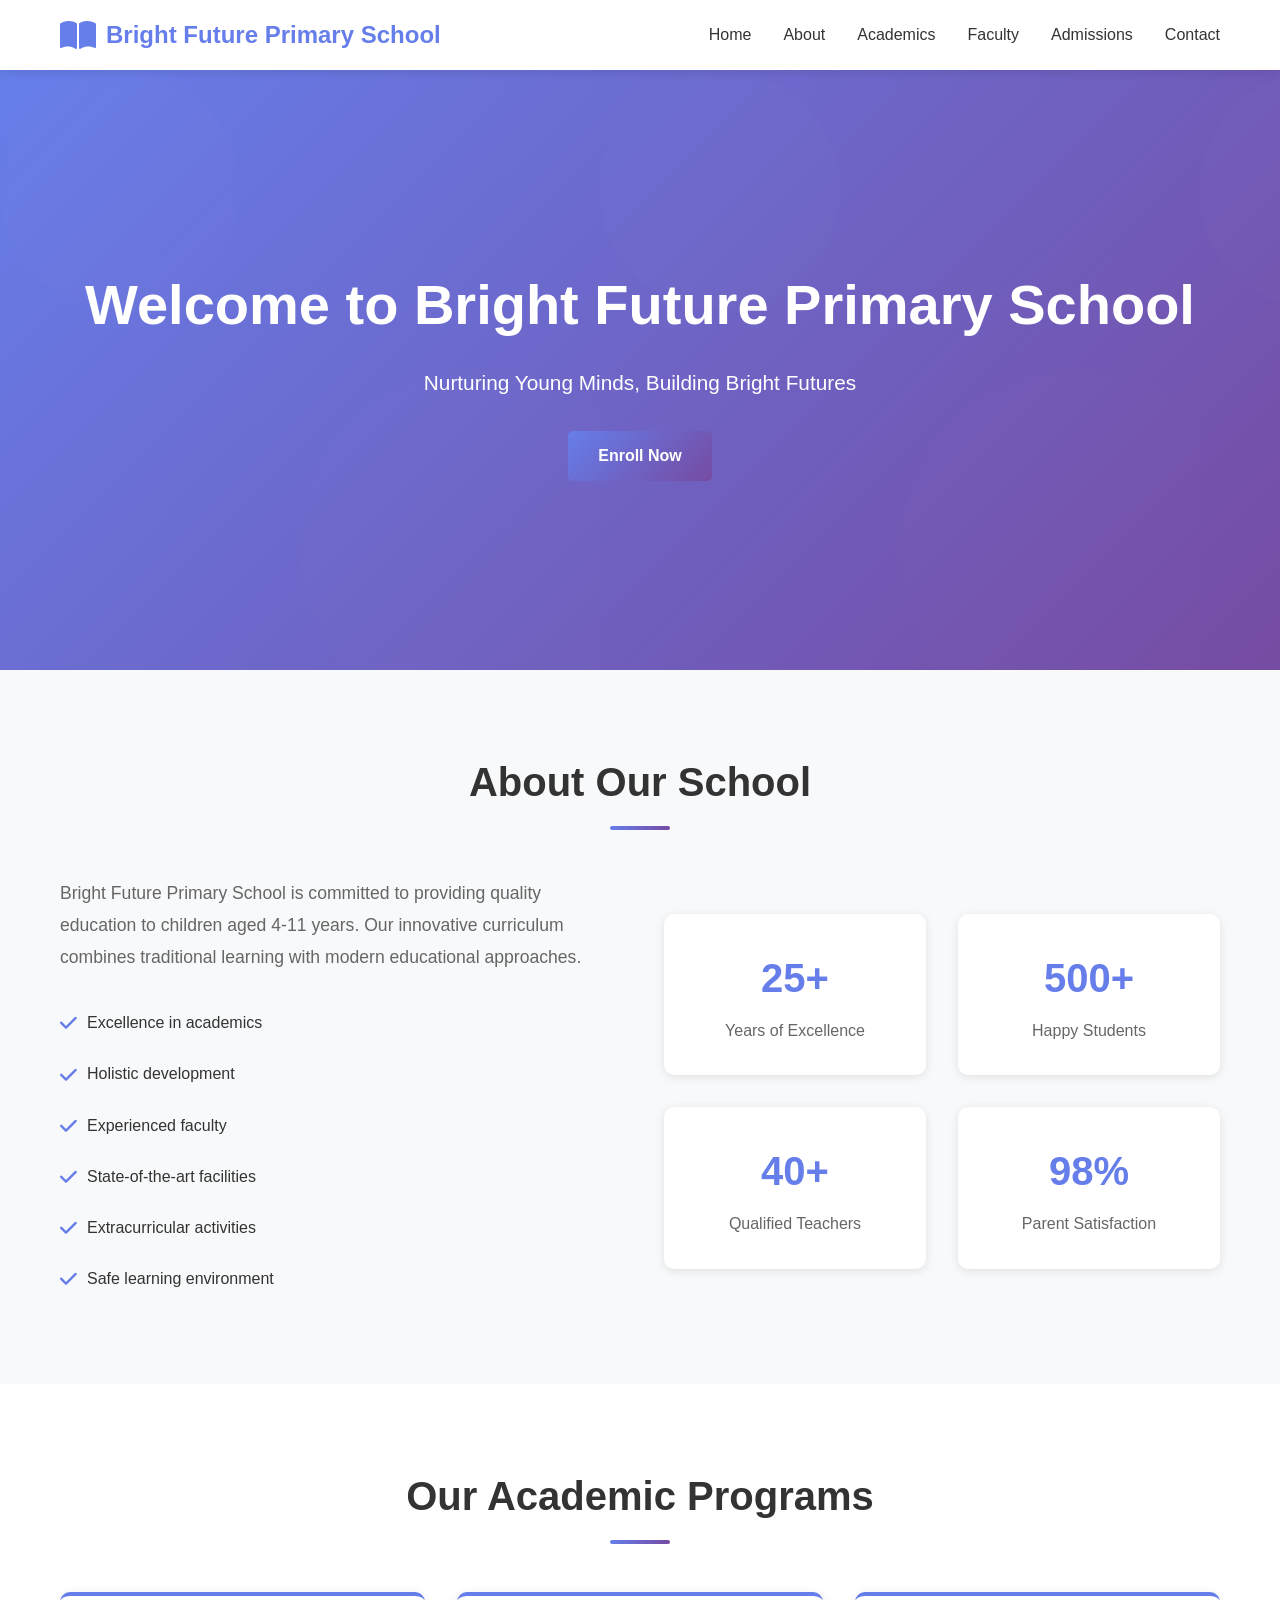
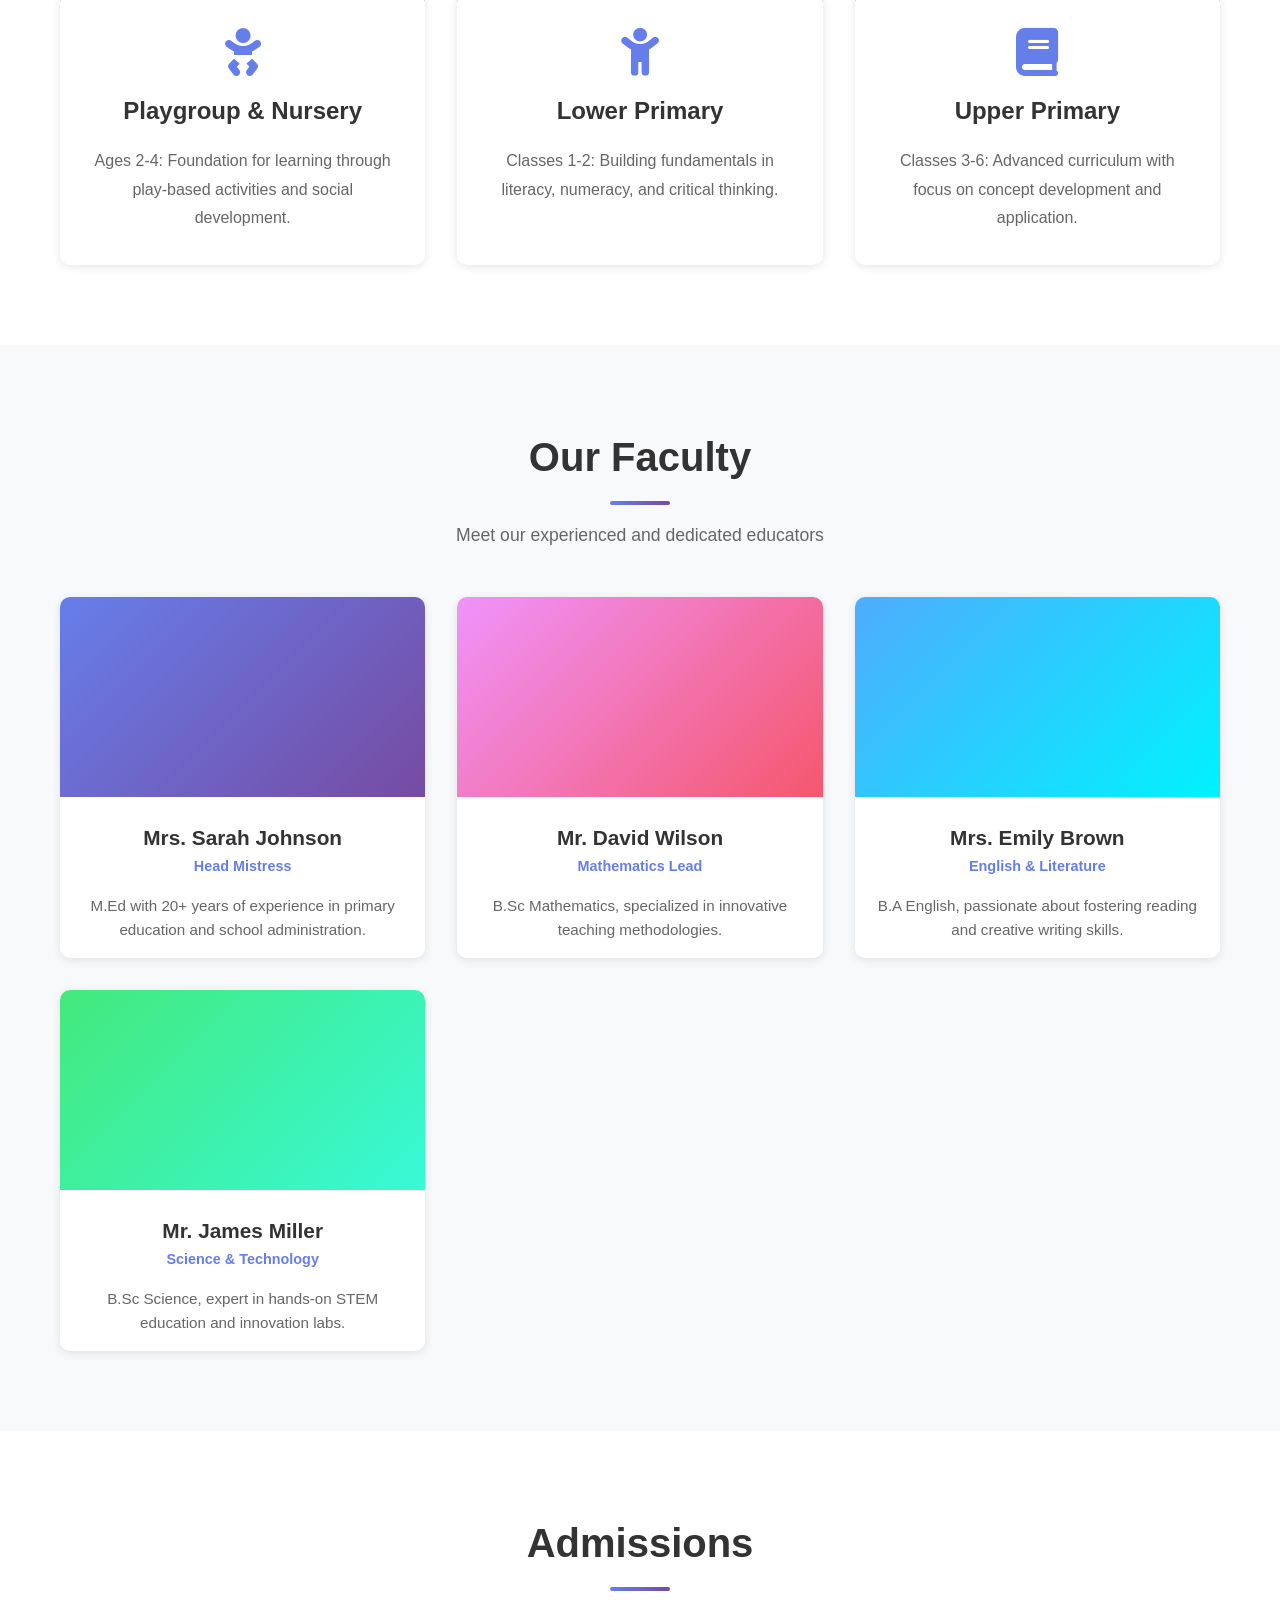
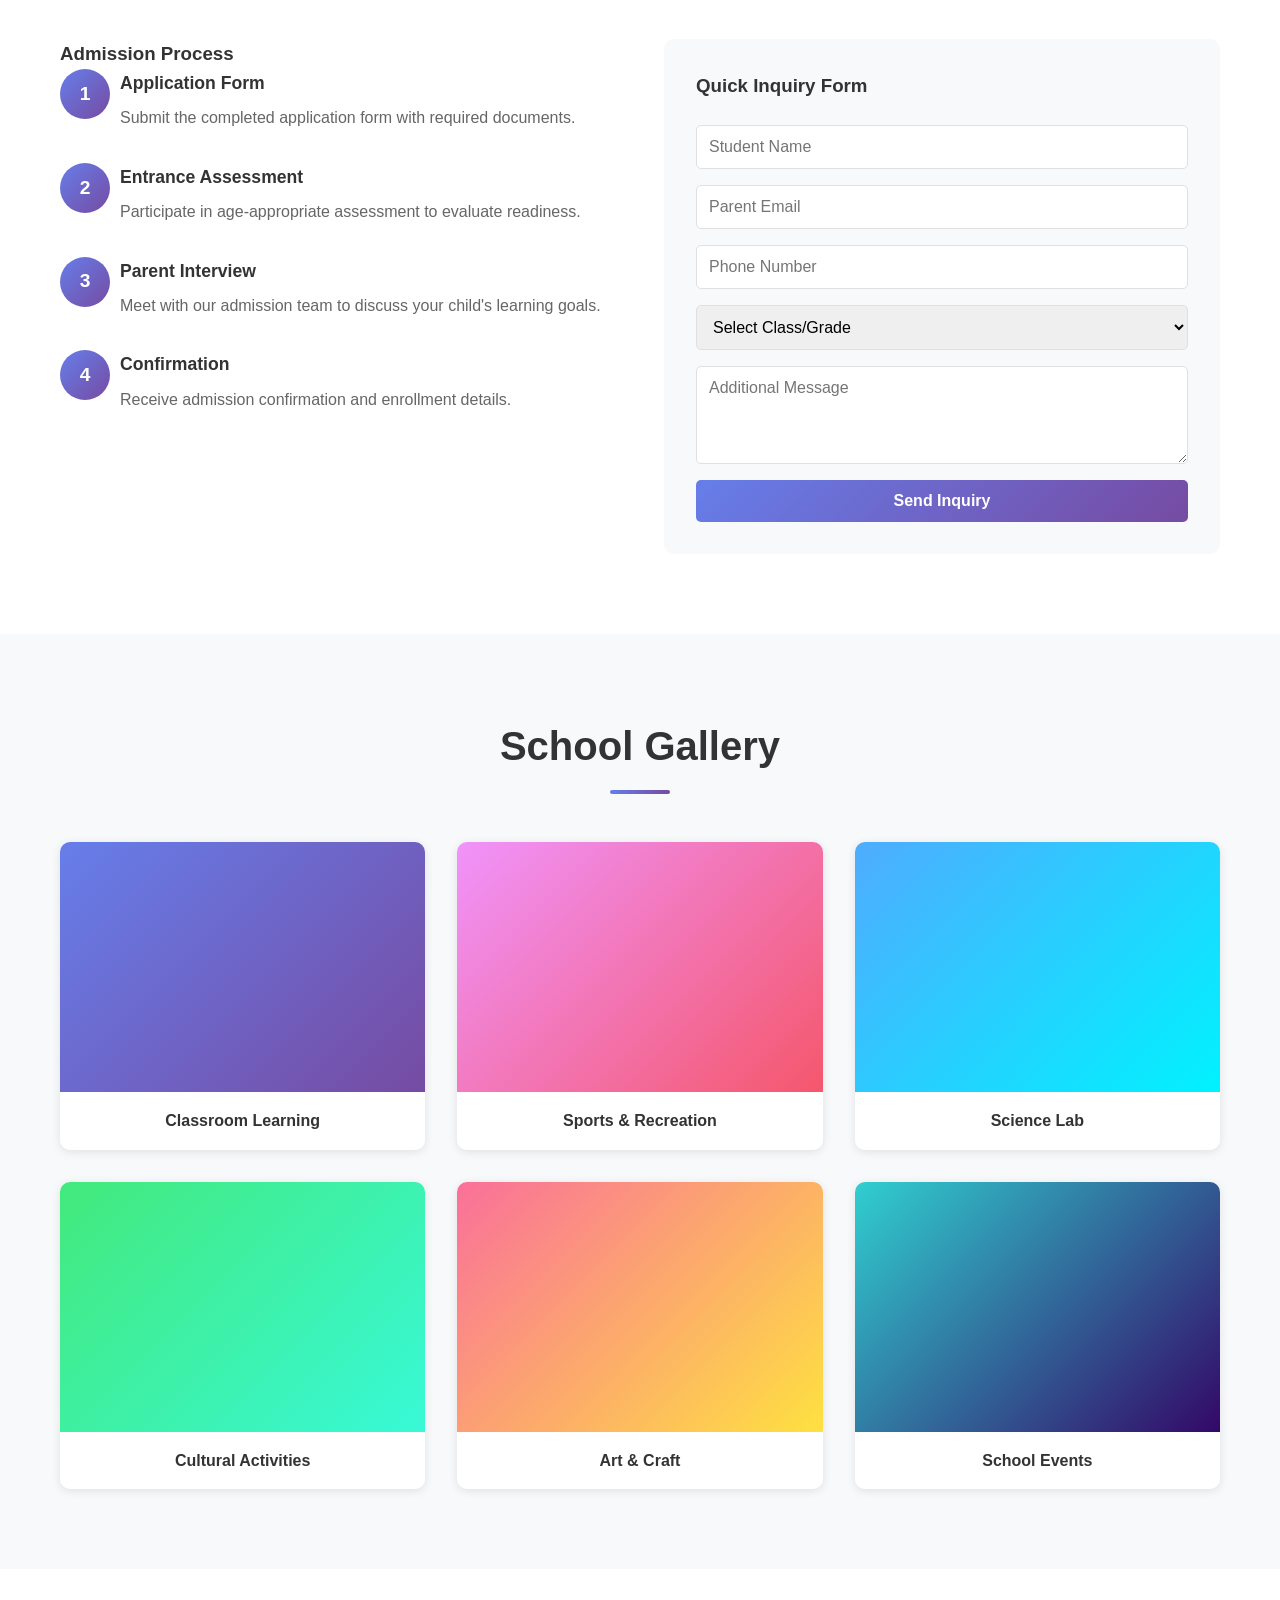
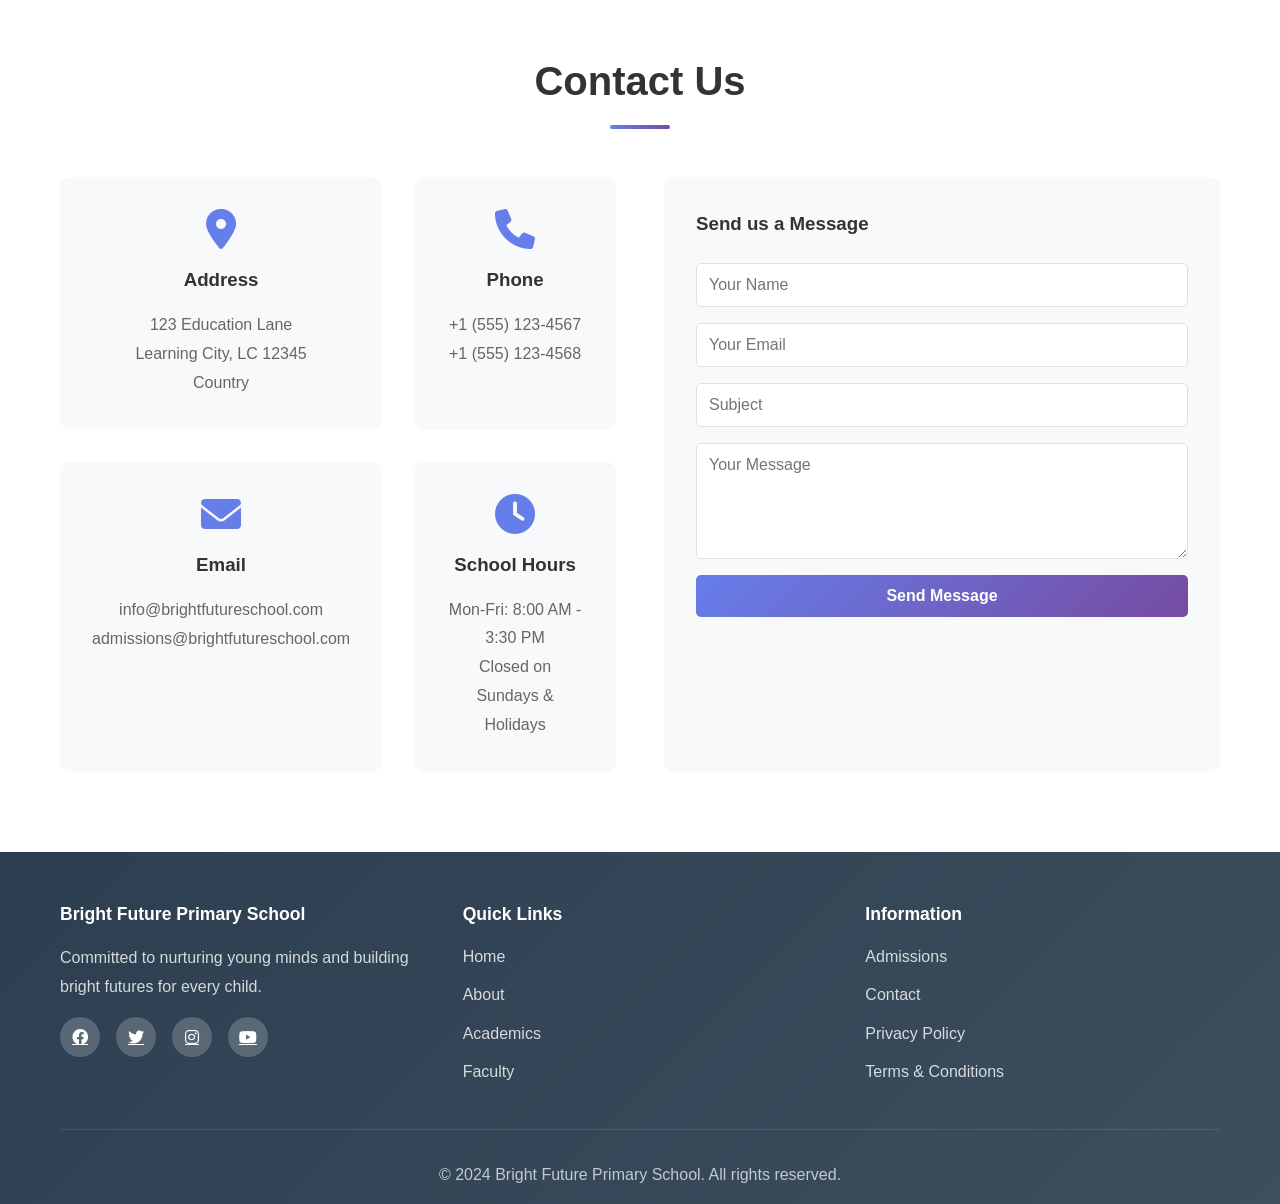
==== index.html @ ffb1c3ac "Initial commit: Add professional primary school website template" ====
<!DOCTYPE html>
<html lang="en">
<head>
    <meta charset="UTF-8">
    <meta name="viewport" content="width=device-width, initial-scale=1.0">
    <title>Bright Future Primary School</title>
    <link rel="stylesheet" href="styles.css">
    <link rel="stylesheet" href="https://cdnjs.cloudflare.com/ajax/libs/font-awesome/6.0.0/css/all.min.css">
</head>
<body>
    <!-- Navigation Bar -->
    <nav class="navbar">
        <div class="container">
            <div class="nav-brand">
                <i class="fas fa-book-open"></i>
                <span>Bright Future Primary School</span>
            </div>
            <ul class="nav-menu">
                <li><a href="#home" class="nav-link active">Home</a></li>
                <li><a href="#about" class="nav-link">About</a></li>
                <li><a href="#academics" class="nav-link">Academics</a></li>
                <li><a href="#faculty" class="nav-link">Faculty</a></li>
                <li><a href="#admissions" class="nav-link">Admissions</a></li>
                <li><a href="#contact" class="nav-link">Contact</a></li>
            </ul>
            <div class="hamburger">
                <span></span>
                <span></span>
                <span></span>
            </div>
        </div>
    </nav>

    <!-- Hero Section -->
    <section id="home" class="hero">
        <div class="hero-content">
            <h1>Welcome to Bright Future Primary School</h1>
            <p>Nurturing Young Minds, Building Bright Futures</p>
            <a href="#admissions" class="btn btn-primary">Enroll Now</a>
        </div>
        <div class="hero-overlay"></div>
    </section>

    <!-- About Section -->
    <section id="about" class="about">
        <div class="container">
            <h2>About Our School</h2>
            <div class="about-content">
                <div class="about-text">
                    <p>Bright Future Primary School is committed to providing quality education to children aged 4-11 years. Our innovative curriculum combines traditional learning with modern educational approaches.</p>
                    <ul class="about-features">
                        <li><i class="fas fa-check"></i> Excellence in academics</li>
                        <li><i class="fas fa-check"></i> Holistic development</li>
                        <li><i class="fas fa-check"></i> Experienced faculty</li>
                        <li><i class="fas fa-check"></i> State-of-the-art facilities</li>
                        <li><i class="fas fa-check"></i> Extracurricular activities</li>
                        <li><i class="fas fa-check"></i> Safe learning environment</li>
                    </ul>
                </div>
                <div class="about-stats">
                    <div class="stat">
                        <h3>25+</h3>
                        <p>Years of Excellence</p>
                    </div>
                    <div class="stat">
                        <h3>500+</h3>
                        <p>Happy Students</p>
                    </div>
                    <div class="stat">
                        <h3>40+</h3>
                        <p>Qualified Teachers</p>
                    </div>
                    <div class="stat">
                        <h3>98%</h3>
                        <p>Parent Satisfaction</p>
                    </div>
                </div>
            </div>
        </div>
    </section>

    <!-- Academics Section -->
    <section id="academics" class="academics">
        <div class="container">
            <h2>Our Academic Programs</h2>
            <div class="programs-grid">
                <div class="program-card">
                    <i class="fas fa-baby"></i>
                    <h3>Playgroup & Nursery</h3>
                    <p>Ages 2-4: Foundation for learning through play-based activities and social development.</p>
                </div>
                <div class="program-card">
                    <i class="fas fa-child"></i>
                    <h3>Lower Primary</h3>
                    <p>Classes 1-2: Building fundamentals in literacy, numeracy, and critical thinking.</p>
                </div>
                <div class="program-card">
                    <i class="fas fa-book"></i>
                    <h3>Upper Primary</h3>
                    <p>Classes 3-6: Advanced curriculum with focus on concept development and application.</p>
                </div>
            </div>
        </div>
    </section>

    <!-- Faculty Section -->
    <section id="faculty" class="faculty">
        <div class="container">
            <h2>Our Faculty</h2>
            <p class="section-subtitle">Meet our experienced and dedicated educators</p>
            <div class="faculty-grid">
                <div class="faculty-card">
                    <div class="faculty-image" style="background: linear-gradient(135deg, #667eea 0%, #764ba2 100%);"></div>
                    <h3>Mrs. Sarah Johnson</h3>
                    <p class="position">Head Mistress</p>
                    <p class="bio">M.Ed with 20+ years of experience in primary education and school administration.</p>
                </div>
                <div class="faculty-card">
                    <div class="faculty-image" style="background: linear-gradient(135deg, #f093fb 0%, #f5576c 100%);"></div>
                    <h3>Mr. David Wilson</h3>
                    <p class="position">Mathematics Lead</p>
                    <p class="bio">B.Sc Mathematics, specialized in innovative teaching methodologies.</p>
                </div>
                <div class="faculty-card">
                    <div class="faculty-image" style="background: linear-gradient(135deg, #4facfe 0%, #00f2fe 100%);"></div>
                    <h3>Mrs. Emily Brown</h3>
                    <p class="position">English & Literature</p>
                    <p class="bio">B.A English, passionate about fostering reading and creative writing skills.</p>
                </div>
                <div class="faculty-card">
                    <div class="faculty-image" style="background: linear-gradient(135deg, #43e97b 0%, #38f9d7 100%);"></div>
                    <h3>Mr. James Miller</h3>
                    <p class="position">Science & Technology</p>
                    <p class="bio">B.Sc Science, expert in hands-on STEM education and innovation labs.</p>
                </div>
            </div>
        </div>
    </section>

    <!-- Admissions Section -->
    <section id="admissions" class="admissions">
        <div class="container">
            <h2>Admissions</h2>
            <div class="admissions-content">
                <div class="admission-info">
                    <h3>Admission Process</h3>
                    <ol class="admission-steps">
                        <li>
                            <strong>Application Form</strong>
                            <p>Submit the completed application form with required documents.</p>
                        </li>
                        <li>
                            <strong>Entrance Assessment</strong>
                            <p>Participate in age-appropriate assessment to evaluate readiness.</p>
                        </li>
                        <li>
                            <strong>Parent Interview</strong>
                            <p>Meet with our admission team to discuss your child's learning goals.</p>
                        </li>
                        <li>
                            <strong>Confirmation</strong>
                            <p>Receive admission confirmation and enrollment details.</p>
                        </li>
                    </ol>
                </div>
                <div class="admission-form">
                    <h3>Quick Inquiry Form</h3>
                    <form id="admissionForm">
                        <input type="text" placeholder="Student Name" required>
                        <input type="email" placeholder="Parent Email" required>
                        <input type="tel" placeholder="Phone Number" required>
                        <select required>
                            <option value="">Select Class/Grade</option>
                            <option value="playgroup">Playgroup</option>
                            <option value="nursery">Nursery</option>
                            <option value="class1">Class 1</option>
                            <option value="class2">Class 2</option>
                            <option value="class3">Class 3</option>
                            <option value="class4">Class 4</option>
                            <option value="class5">Class 5</option>
                            <option value="class6">Class 6</option>
                        </select>
                        <textarea placeholder="Additional Message" rows="4"></textarea>
                        <button type="submit" class="btn btn-primary">Send Inquiry</button>
                    </form>
                </div>
            </div>
        </div>
    </section>

    <!-- Gallery Section -->
    <section class="gallery">
        <div class="container">
            <h2>School Gallery</h2>
            <div class="gallery-grid">
                <div class="gallery-item">
                    <div class="gallery-image" style="background: linear-gradient(135deg, #667eea 0%, #764ba2 100%);"></div>
                    <p>Classroom Learning</p>
                </div>
                <div class="gallery-item">
                    <div class="gallery-image" style="background: linear-gradient(135deg, #f093fb 0%, #f5576c 100%);"></div>
                    <p>Sports & Recreation</p>
                </div>
                <div class="gallery-item">
                    <div class="gallery-image" style="background: linear-gradient(135deg, #4facfe 0%, #00f2fe 100%);"></div>
                    <p>Science Lab</p>
                </div>
                <div class="gallery-item">
                    <div class="gallery-image" style="background: linear-gradient(135deg, #43e97b 0%, #38f9d7 100%);"></div>
                    <p>Cultural Activities</p>
                </div>
                <div class="gallery-item">
                    <div class="gallery-image" style="background: linear-gradient(135deg, #fa709a 0%, #fee140 100%);"></div>
                    <p>Art & Craft</p>
                </div>
                <div class="gallery-item">
                    <div class="gallery-image" style="background: linear-gradient(135deg, #30cfd0 0%, #330867 100%);"></div>
                    <p>School Events</p>
                </div>
            </div>
        </div>
    </section>

    <!-- Contact Section -->
    <section id="contact" class="contact">
        <div class="container">
            <h2>Contact Us</h2>
            <div class="contact-content">
                <div class="contact-info">
                    <div class="info-card">
                        <i class="fas fa-map-marker-alt"></i>
                        <h3>Address</h3>
                        <p>123 Education Lane<br>Learning City, LC 12345<br>Country</p>
                    </div>
                    <div class="info-card">
                        <i class="fas fa-phone"></i>
                        <h3>Phone</h3>
                        <p>+1 (555) 123-4567<br>+1 (555) 123-4568</p>
                    </div>
                    <div class="info-card">
                        <i class="fas fa-envelope"></i>
                        <h3>Email</h3>
                        <p>info@brightfutureschool.com<br>admissions@brightfutureschool.com</p>
                    </div>
                    <div class="info-card">
                        <i class="fas fa-clock"></i>
                        <h3>School Hours</h3>
                        <p>Mon-Fri: 8:00 AM - 3:30 PM<br>Closed on Sundays & Holidays</p>
                    </div>
                </div>
                <div class="contact-form">
                    <h3>Send us a Message</h3>
                    <form id="contactForm">
                        <input type="text" placeholder="Your Name" required>
                        <input type="email" placeholder="Your Email" required>
                        <input type="text" placeholder="Subject" required>
                        <textarea placeholder="Your Message" rows="5" required></textarea>
                        <button type="submit" class="btn btn-primary">Send Message</button>
                    </form>
                </div>
            </div>
        </div>
    </section>

    <!-- Footer -->
    <footer class="footer">
        <div class="container">
            <div class="footer-content">
                <div class="footer-section">
                    <h3>Bright Future Primary School</h3>
                    <p>Committed to nurturing young minds and building bright futures for every child.</p>
                    <div class="social-links">
                        <a href="#"><i class="fab fa-facebook"></i></a>
                        <a href="#"><i class="fab fa-twitter"></i></a>
                        <a href="#"><i class="fab fa-instagram"></i></a>
                        <a href="#"><i class="fab fa-youtube"></i></a>
                    </div>
                </div>
                <div class="footer-section">
                    <h4>Quick Links</h4>
                    <ul>
                        <li><a href="#home">Home</a></li>
                        <li><a href="#about">About</a></li>
                        <li><a href="#academics">Academics</a></li>
                        <li><a href="#faculty">Faculty</a></li>
                    </ul>
                </div>
                <div class="footer-section">
                    <h4>Information</h4>
                    <ul>
                        <li><a href="#admissions">Admissions</a></li>
                        <li><a href="#contact">Contact</a></li>
                        <li><a href="#">Privacy Policy</a></li>
                        <li><a href="#">Terms & Conditions</a></li>
                    </ul>
                </div>
            </div>
            <div class="footer-bottom">
                <p>&copy; 2024 Bright Future Primary School. All rights reserved.</p>
            </div>
        </div>
    </footer>

    <script src="script.js"></script>
</body>
</html>
---- styles.css ----
* {
    margin: 0;
    padding: 0;
    box-sizing: border-box;
}

:root {
    --primary-color: #667eea;
    --secondary-color: #764ba2;
    --accent-color: #f5576c;
    --text-dark: #333333;
    --text-light: #666666;
    --bg-light: #f8f9fa;
    --bg-white: #ffffff;
    --border-color: #e0e0e0;
    --shadow: 0 2px 10px rgba(0, 0, 0, 0.1);
}

body {
    font-family: 'Segoe UI', Tahoma, Geneva, Verdana, sans-serif;
    line-height: 1.6;
    color: var(--text-dark);
    background-color: var(--bg-white);
}

html {
    scroll-behavior: smooth;
}

.container {
    max-width: 1200px;
    margin: 0 auto;
    padding: 0 20px;
}

/* Navigation */
.navbar {
    background: var(--bg-white);
    box-shadow: var(--shadow);
    position: sticky;
    top: 0;
    z-index: 100;
}

.navbar .container {
    display: flex;
    justify-content: space-between;
    align-items: center;
    padding: 1rem 20px;
}

.nav-brand {
    display: flex;
    align-items: center;
    gap: 10px;
    font-size: 1.5rem;
    font-weight: bold;
    color: var(--primary-color);
}

.nav-brand i {
    font-size: 2rem;
}

.nav-menu {
    display: flex;
    list-style: none;
    gap: 2rem;
}

.nav-link {
    text-decoration: none;
    color: var(--text-dark);
    font-weight: 500;
    transition: color 0.3s ease;
    position: relative;
}

.nav-link:hover,
.nav-link.active {
    color: var(--primary-color);
}

.nav-link.active::after {
    content: '';
    position: absolute;
    bottom: -5px;
    left: 0;
    width: 100%;
    height: 2px;
    background: var(--primary-color);
}

.hamburger {
    display: none;
    flex-direction: column;
    cursor: pointer;
}

.hamburger span {
    width: 25px;
    height: 3px;
    background: var(--text-dark);
    margin: 5px 0;
    transition: 0.3s;
}

/* Buttons */
.btn {
    padding: 12px 30px;
    border: none;
    border-radius: 5px;
    font-size: 1rem;
    cursor: pointer;
    text-decoration: none;
    display: inline-block;
    transition: all 0.3s ease;
    font-weight: 600;
}

.btn-primary {
    background: linear-gradient(135deg, var(--primary-color), var(--secondary-color));
    color: white;
}

.btn-primary:hover {
    transform: translateY(-2px);
    box-shadow: 0 5px 20px rgba(102, 126, 234, 0.4);
}

/* Hero Section */
.hero {
    min-height: 600px;
    background: linear-gradient(135deg, var(--primary-color), var(--secondary-color));
    color: white;
    display: flex;
    align-items: center;
    justify-content: center;
    text-align: center;
    position: relative;
    overflow: hidden;
}

.hero-overlay {
    position: absolute;
    top: 0;
    left: 0;
    right: 0;
    bottom: 0;
    background: url('data:image/svg+xml,<svg xmlns="http://www.w3.org/2000/svg" viewBox="0 0 100 100"><circle cx="20" cy="20" r="20" fill="rgba(255,255,255,0.1)"/><circle cx="80" cy="80" r="30" fill="rgba(255,255,255,0.05)"/></svg>');
    opacity: 0.1;
}

.hero-content {
    position: relative;
    z-index: 1;
    animation: slideInUp 0.8s ease;
}

.hero h1 {
    font-size: 3.5rem;
    margin-bottom: 1rem;
    font-weight: 700;
}

.hero p {
    font-size: 1.3rem;
    margin-bottom: 2rem;
    font-weight: 300;
}

/* Sections */
section {
    padding: 80px 0;
}

section h2 {
    font-size: 2.5rem;
    text-align: center;
    margin-bottom: 3rem;
    color: var(--text-dark);
    position: relative;
    padding-bottom: 1rem;
}

section h2::after {
    content: '';
    position: absolute;
    bottom: 0;
    left: 50%;
    transform: translateX(-50%);
    width: 60px;
    height: 4px;
    background: linear-gradient(90deg, var(--primary-color), var(--secondary-color));
    border-radius: 2px;
}

.section-subtitle {
    text-align: center;
    color: var(--text-light);
    font-size: 1.1rem;
    margin-top: -2rem;
    margin-bottom: 3rem;
}

/* About Section */
.about {
    background-color: var(--bg-light);
}

.about-content {
    display: grid;
    grid-template-columns: 1fr 1fr;
    gap: 3rem;
    align-items: center;
}

.about-text p {
    color: var(--text-light);
    margin-bottom: 1.5rem;
    font-size: 1.1rem;
    line-height: 1.8;
}

.about-features {
    list-style: none;
}

.about-features li {
    padding: 0.8rem 0;
    color: var(--text-dark);
    font-weight: 500;
    display: flex;
    align-items: center;
    gap: 10px;
}

.about-features i {
    color: var(--primary-color);
    font-size: 1.2rem;
}

.about-stats {
    display: grid;
    grid-template-columns: 1fr 1fr;
    gap: 2rem;
}

.stat {
    background: var(--bg-white);
    padding: 2rem;
    text-align: center;
    border-radius: 10px;
    box-shadow: var(--shadow);
    transition: transform 0.3s ease;
}

.stat:hover {
    transform: translateY(-5px);
}

.stat h3 {
    font-size: 2.5rem;
    color: var(--primary-color);
    margin-bottom: 0.5rem;
}

.stat p {
    color: var(--text-light);
}

/* Academics Section */
.programs-grid {
    display: grid;
    grid-template-columns: repeat(auto-fit, minmax(300px, 1fr));
    gap: 2rem;
}

.program-card {
    background: var(--bg-white);
    padding: 2rem;
    border-radius: 10px;
    box-shadow: var(--shadow);
    text-align: center;
    transition: all 0.3s ease;
    border-top: 4px solid var(--primary-color);
}

.program-card:hover {
    transform: translateY(-10px);
    box-shadow: 0 10px 30px rgba(102, 126, 234, 0.2);
}

.program-card i {
    font-size: 3rem;
    color: var(--primary-color);
    margin-bottom: 1rem;
}

.program-card h3 {
    font-size: 1.5rem;
    margin-bottom: 1rem;
    color: var(--text-dark);
}

.program-card p {
    color: var(--text-light);
    line-height: 1.8;
}

/* Faculty Section */
.faculty {
    background-color: var(--bg-light);
}

.faculty-grid {
    display: grid;
    grid-template-columns: repeat(auto-fit, minmax(280px, 1fr));
    gap: 2rem;
}

.faculty-card {
    background: var(--bg-white);
    border-radius: 10px;
    overflow: hidden;
    box-shadow: var(--shadow);
    transition: all 0.3s ease;
    text-align: center;
}

.faculty-card:hover {
    transform: translateY(-10px);
    box-shadow: 0 15px 40px rgba(0, 0, 0, 0.15);
}

.faculty-image {
    width: 100%;
    height: 200px;
    background-size: cover;
    background-position: center;
}

.faculty-card h3 {
    padding: 1.5rem 1rem 0;
    font-size: 1.3rem;
    color: var(--text-dark);
}

.faculty-card .position {
    color: var(--primary-color);
    font-weight: 600;
    font-size: 0.9rem;
}

.faculty-card .bio {
    padding: 1rem;
    color: var(--text-light);
    font-size: 0.95rem;
    line-height: 1.6;
}

/* Admissions Section */
.admissions {
    background-color: var(--bg-white);
}

.admissions-content {
    display: grid;
    grid-template-columns: 1fr 1fr;
    gap: 3rem;
}

.admission-steps {
    list-style: none;
    counter-reset: steps;
}

.admission-steps li {
    counter-increment: steps;
    margin-bottom: 2rem;
    padding-left: 60px;
    position: relative;
    color: var(--text-dark);
}

.admission-steps li::before {
    content: counter(steps);
    position: absolute;
    left: 0;
    top: 0;
    width: 50px;
    height: 50px;
    background: linear-gradient(135deg, var(--primary-color), var(--secondary-color));
    color: white;
    border-radius: 50%;
    display: flex;
    align-items: center;
    justify-content: center;
    font-weight: bold;
    font-size: 1.2rem;
}

.admission-steps strong {
    display: block;
    font-size: 1.1rem;
    margin-bottom: 0.5rem;
}

.admission-steps p {
    color: var(--text-light);
}

.admission-form {
    background: var(--bg-light);
    padding: 2rem;
    border-radius: 10px;
}

.admission-form h3 {
    margin-bottom: 1.5rem;
    color: var(--text-dark);
}

.admission-form form {
    display: flex;
    flex-direction: column;
    gap: 1rem;
}

.admission-form input,
.admission-form select,
.admission-form textarea {
    padding: 12px;
    border: 1px solid var(--border-color);
    border-radius: 5px;
    font-family: inherit;
    font-size: 1rem;
    transition: border-color 0.3s ease;
}

.admission-form input:focus,
.admission-form select:focus,
.admission-form textarea:focus {
    outline: none;
    border-color: var(--primary-color);
    box-shadow: 0 0 5px rgba(102, 126, 234, 0.2);
}

/* Gallery Section */
.gallery {
    background-color: var(--bg-light);
}

.gallery-grid {
    display: grid;
    grid-template-columns: repeat(auto-fit, minmax(300px, 1fr));
    gap: 2rem;
}

.gallery-item {
    border-radius: 10px;
    overflow: hidden;
    box-shadow: var(--shadow);
    cursor: pointer;
    transition: all 0.3s ease;
}

.gallery-item:hover {
    transform: scale(1.05);
    box-shadow: 0 10px 30px rgba(0, 0, 0, 0.2);
}

.gallery-image {
    width: 100%;
    height: 250px;
    background-size: cover;
    background-position: center;
}

.gallery-item p {
    padding: 1rem;
    background: var(--bg-white);
    text-align: center;
    font-weight: 600;
    color: var(--text-dark);
}

/* Contact Section */
.contact {
    background-color: var(--bg-white);
}

.contact-content {
    display: grid;
    grid-template-columns: 1fr 1fr;
    gap: 3rem;
}

.contact-info {
    display: grid;
    grid-template-columns: 1fr 1fr;
    gap: 2rem;
}

.info-card {
    padding: 2rem;
    background: var(--bg-light);
    border-radius: 10px;
    text-align: center;
    transition: all 0.3s ease;
}

.info-card:hover {
    background: linear-gradient(135deg, var(--primary-color), var(--secondary-color));
    color: white;
    transform: translateY(-5px);
}

.info-card i {
    font-size: 2.5rem;
    color: var(--primary-color);
    margin-bottom: 1rem;
}

.info-card:hover i {
    color: white;
}

.info-card h3 {
    margin-bottom: 1rem;
    color: var(--text-dark);
}

.info-card:hover h3 {
    color: white;
}

.info-card p {
    color: var(--text-light);
    line-height: 1.8;
}

.info-card:hover p {
    color: white;
}

.contact-form {
    background: var(--bg-light);
    padding: 2rem;
    border-radius: 10px;
}

.contact-form h3 {
    margin-bottom: 1.5rem;
    color: var(--text-dark);
}

.contact-form form {
    display: flex;
    flex-direction: column;
    gap: 1rem;
}

.contact-form input,
.contact-form textarea {
    padding: 12px;
    border: 1px solid var(--border-color);
    border-radius: 5px;
    font-family: inherit;
    font-size: 1rem;
    transition: border-color 0.3s ease;
}

.contact-form input:focus,
.contact-form textarea:focus {
    outline: none;
    border-color: var(--primary-color);
    box-shadow: 0 0 5px rgba(102, 126, 234, 0.2);
}

/* Footer */
.footer {
    background: linear-gradient(135deg, #2c3e50, #3d4e5e);
    color: white;
    padding: 3rem 0 1rem;
}

.footer-content {
    display: grid;
    grid-template-columns: repeat(auto-fit, minmax(250px, 1fr));
    gap: 3rem;
    margin-bottom: 2rem;
}

.footer-section h3,
.footer-section h4 {
    margin-bottom: 1rem;
    font-size: 1.1rem;
}

.footer-section p {
    color: rgba(255, 255, 255, 0.8);
    line-height: 1.8;
}

.footer-section ul {
    list-style: none;
}

.footer-section ul li {
    margin-bottom: 0.8rem;
}

.footer-section ul li a {
    color: rgba(255, 255, 255, 0.8);
    text-decoration: none;
    transition: color 0.3s ease;
}

.footer-section ul li a:hover {
    color: white;
}

.social-links {
    display: flex;
    gap: 1rem;
    margin-top: 1rem;
}

.social-links a {
    width: 40px;
    height: 40px;
    background: rgba(255, 255, 255, 0.2);
    border-radius: 50%;
    display: flex;
    align-items: center;
    justify-content: center;
    color: white;
    transition: all 0.3s ease;
}

.social-links a:hover {
    background: var(--primary-color);
    transform: translateY(-3px);
}

.footer-bottom {
    text-align: center;
    padding-top: 2rem;
    border-top: 1px solid rgba(255, 255, 255, 0.1);
    color: rgba(255, 255, 255, 0.7);
}

/* Animations */
@keyframes slideInUp {
    from {
        opacity: 0;
        transform: translateY(30px);
    }
    to {
        opacity: 1;
        transform: translateY(0);
    }
}

/* Responsive Design */
@media (max-width: 768px) {
    .hamburger {
        display: flex;
    }

    .nav-menu {
        position: absolute;
        left: -100%;
        top: 70px;
        flex-direction: column;
        background: var(--bg-white);
        width: 100%;
        text-align: center;
        transition: 0.3s;
        box-shadow: var(--shadow);
        padding: 2rem 0;
        gap: 0;
    }

    .nav-menu.active {
        left: 0;
    }

    .nav-menu li {
        padding: 1rem 0;
    }

    .hero h1 {
        font-size: 2rem;
    }

    .hero p {
        font-size: 1rem;
    }

    section h2 {
        font-size: 1.8rem;
    }

    .about-content,
    .admissions-content,
    .contact-content {
        grid-template-columns: 1fr;
    }

    .about-stats {
        grid-template-columns: 1fr 1fr;
    }

    .contact-info {
        grid-template-columns: 1fr;
    }

    .hero {
        min-height: 400px;
    }

    section {
        padding: 50px 0;
    }

    .faculty-grid,
    .programs-grid,
    .gallery-grid {
        grid-template-columns: 1fr;
    }
}

@media (max-width: 480px) {
    .hero h1 {
        font-size: 1.5rem;
    }

    section h2 {
        font-size: 1.5rem;
    }

    .nav-brand {
        font-size: 1rem;
    }

    .nav-brand i {
        font-size: 1.5rem;
    }

    .btn {
        padding: 10px 20px;
        font-size: 0.9rem;
    }

    .hero {
        min-height: 300px;
    }

    .about-stats {
        grid-template-columns: 1fr;
    }

    section {
        padding: 30px 0;
    }
}
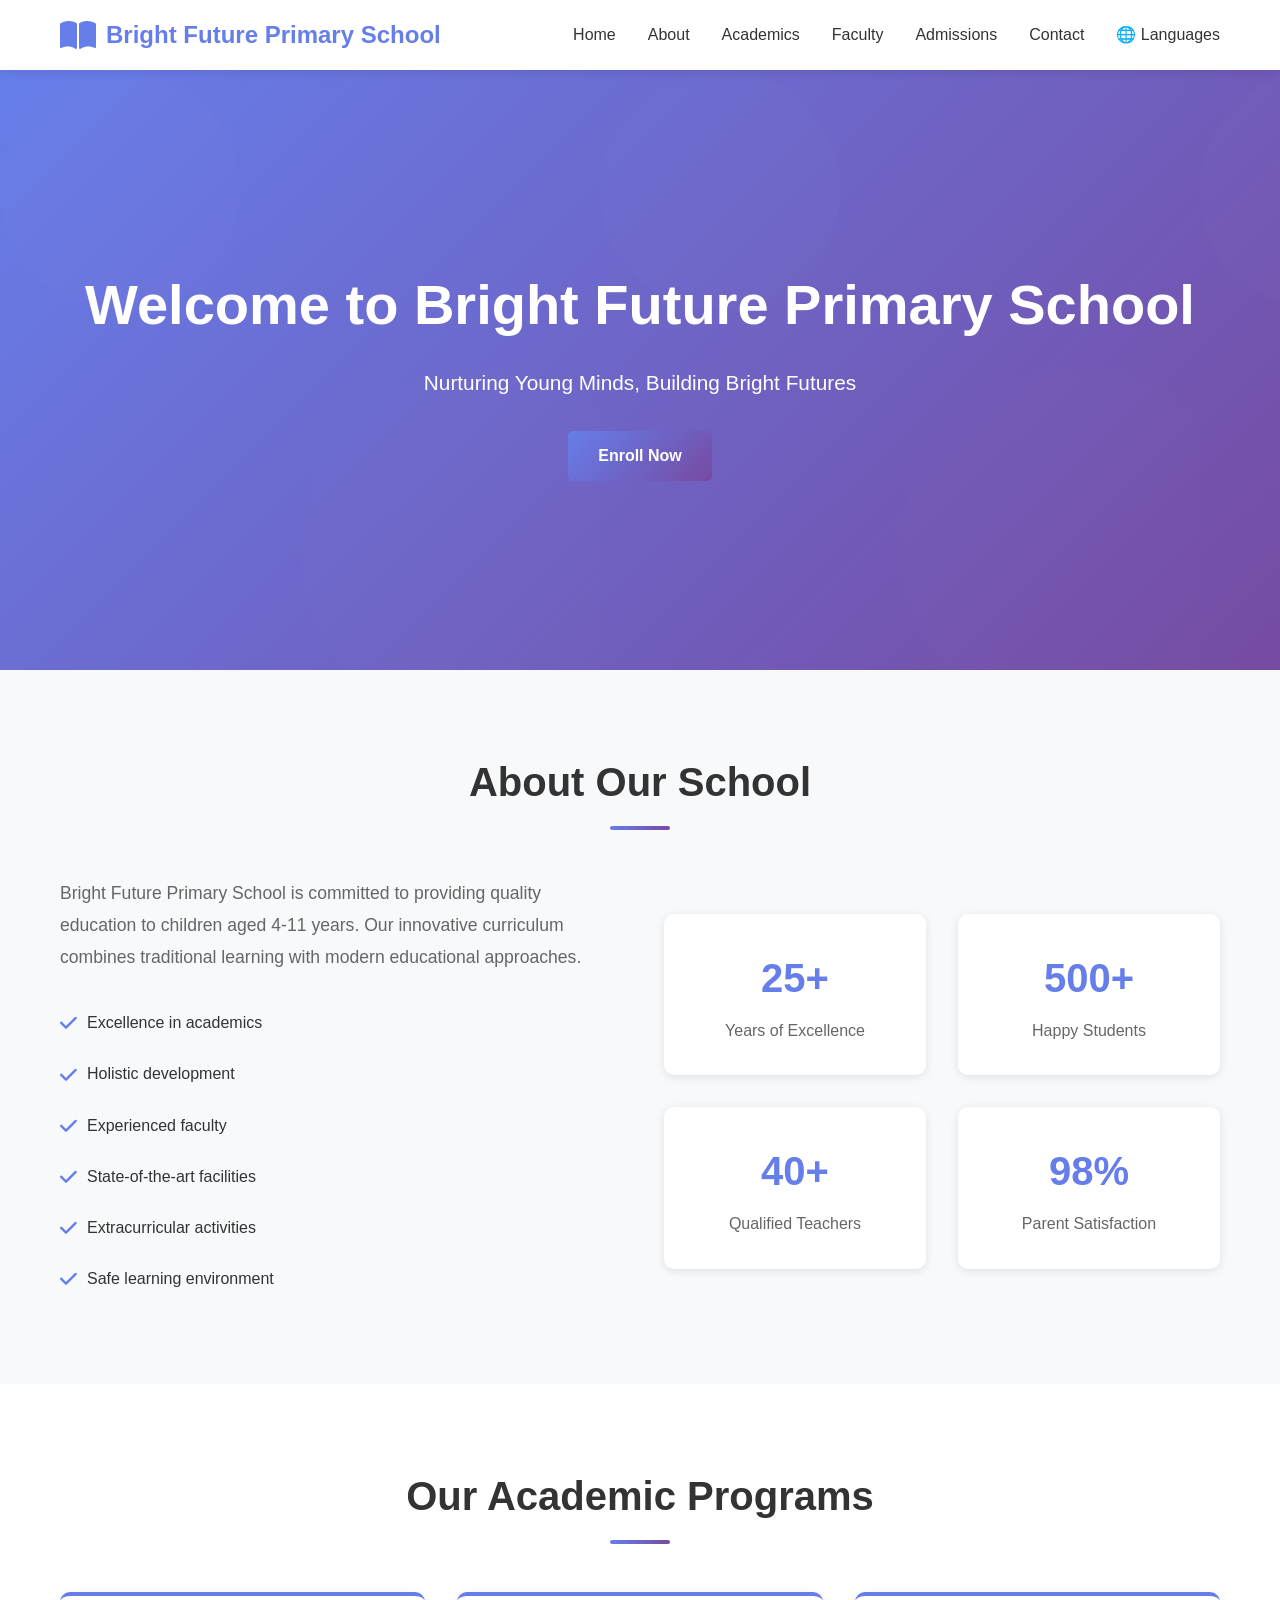
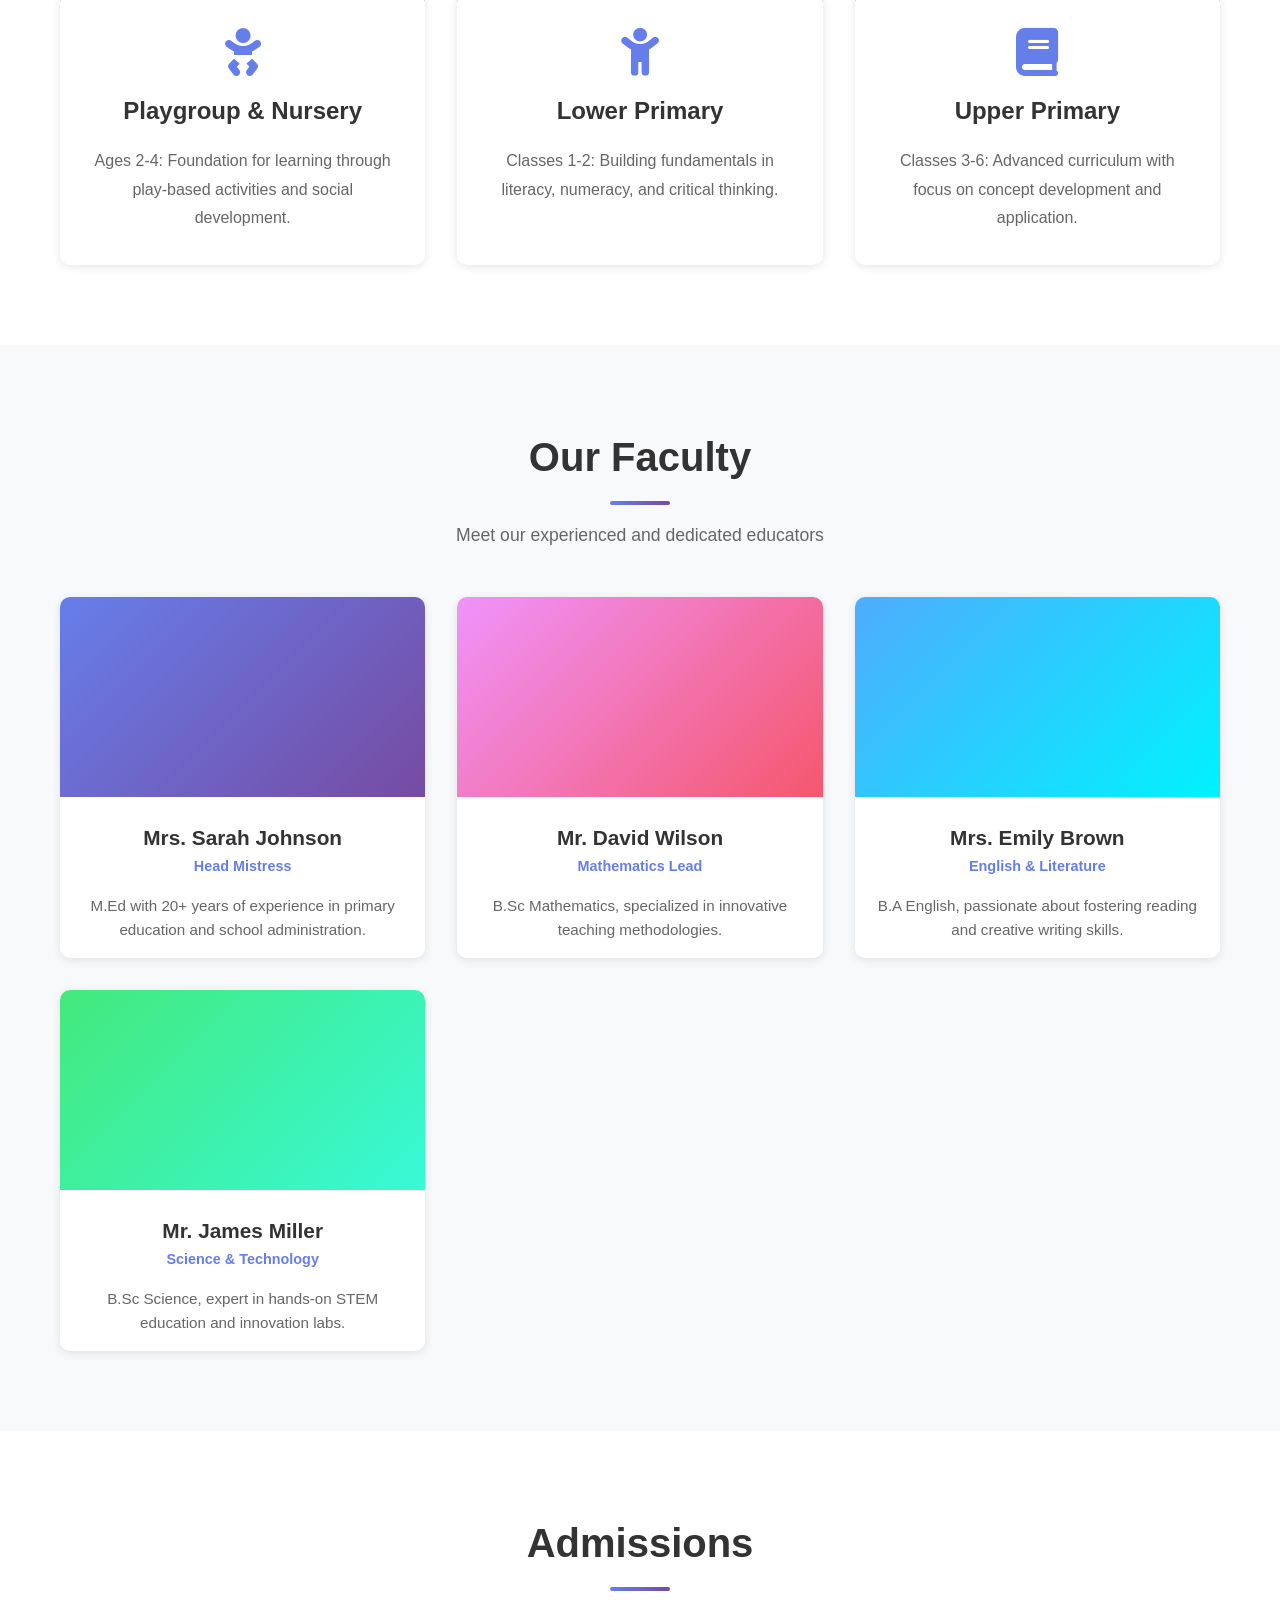
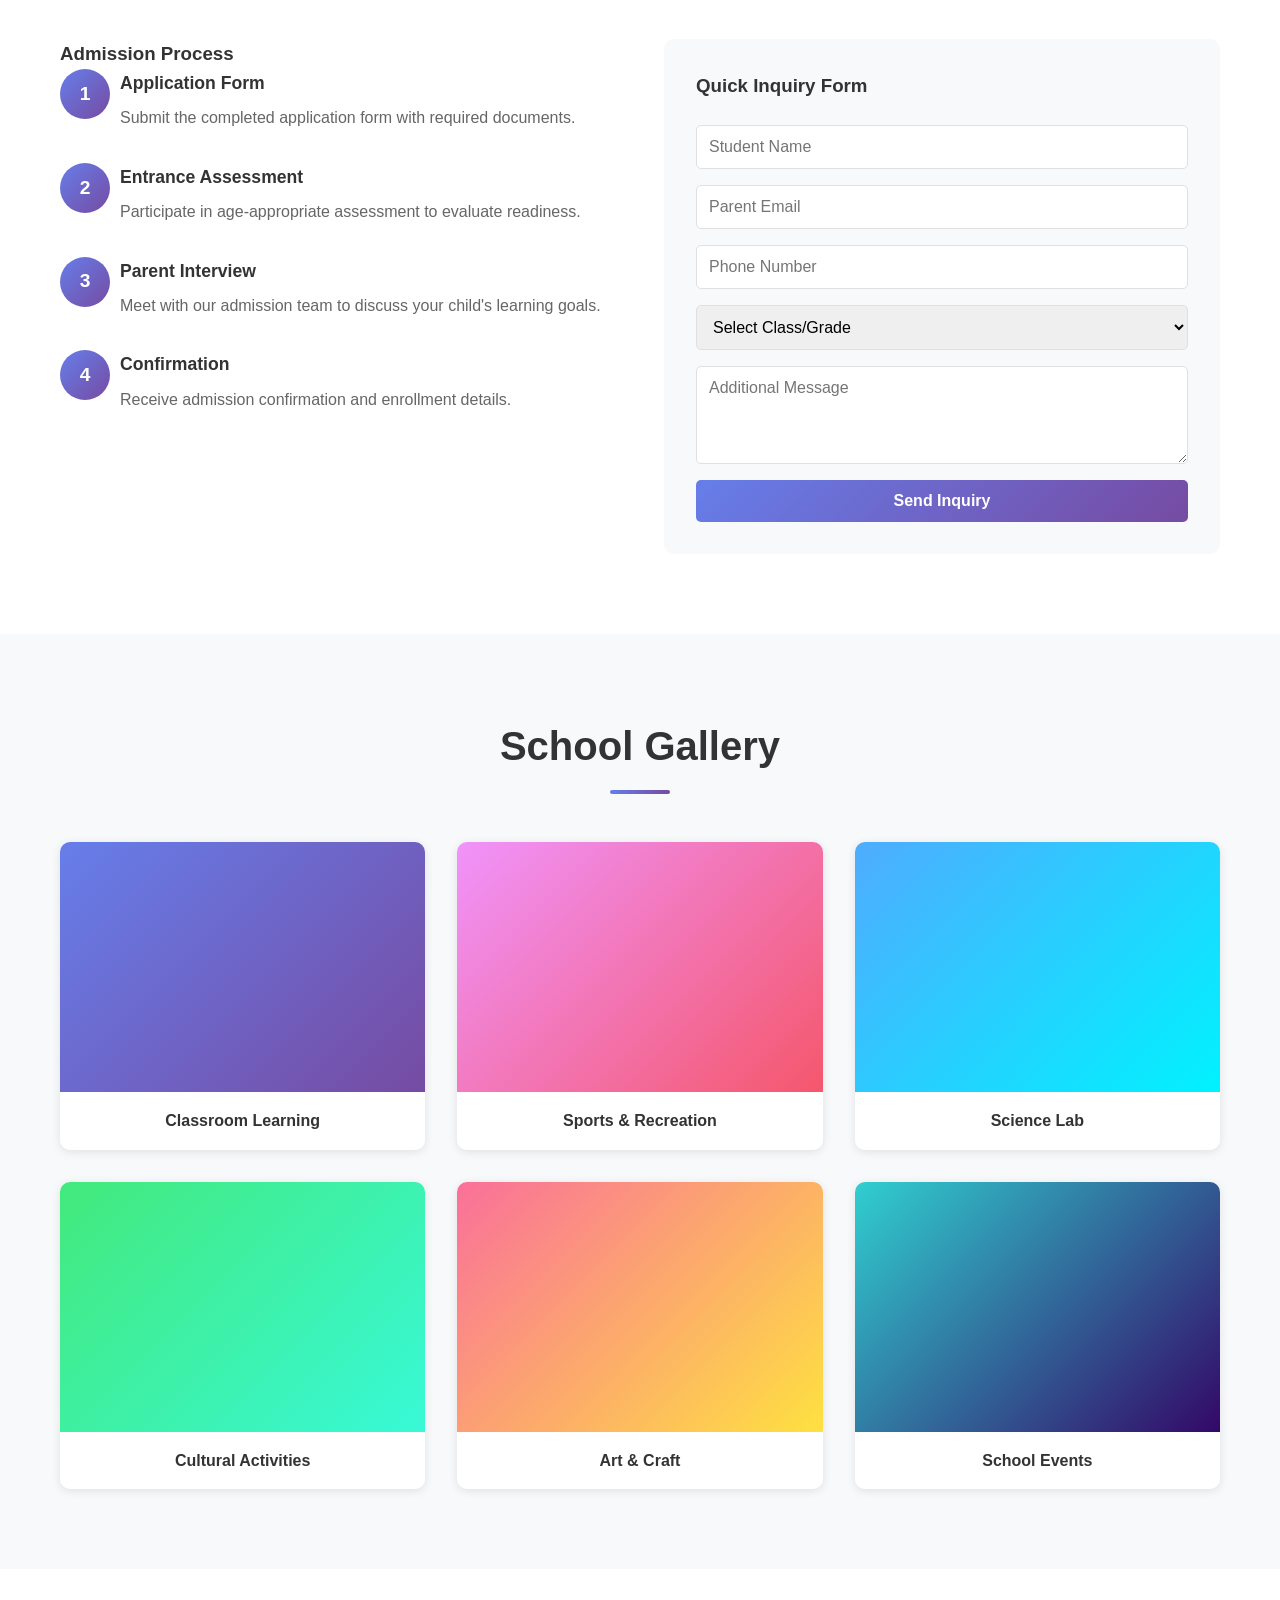
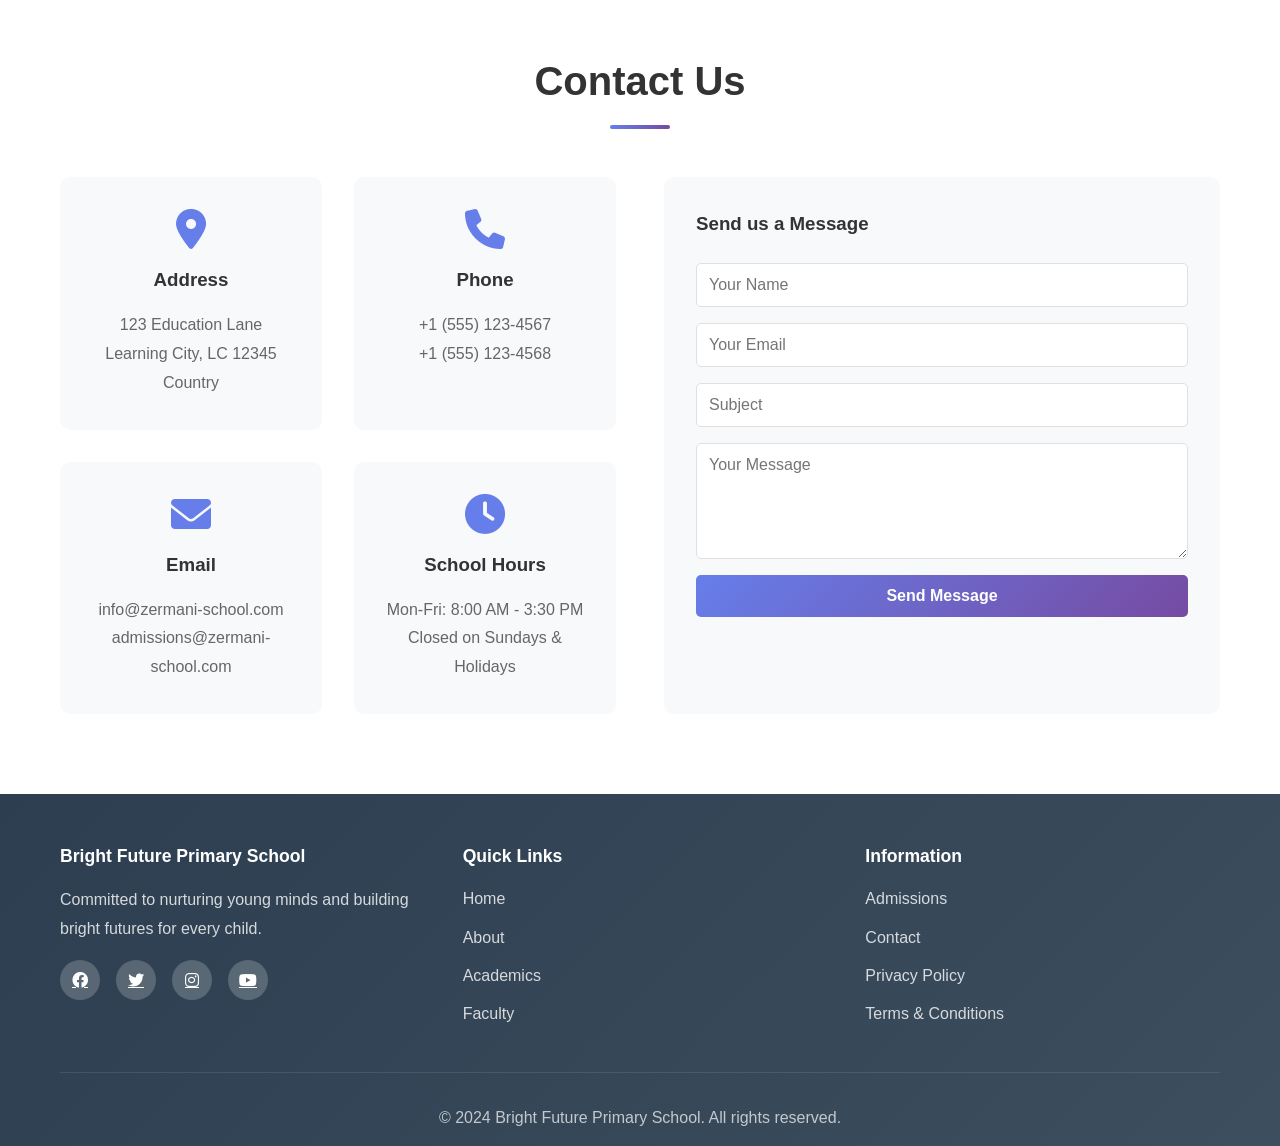
==== commit 6ebc87a1: "Add language selector link to navbar" ====
--- a/index.html
+++ b/index.html
@@ -22,6 +22,7 @@
                 <li><a href="#faculty" class="nav-link">Faculty</a></li>
                 <li><a href="#admissions" class="nav-link">Admissions</a></li>
                 <li><a href="#contact" class="nav-link">Contact</a></li>
+                <li><a href="language-selector.html" class="nav-link" title="Change Language">🌐 Languages</a></li>
             </ul>
             <div class="hamburger">
                 <span></span>
@@ -240,7 +241,7 @@
                     <div class="info-card">
                         <i class="fas fa-envelope"></i>
                         <h3>Email</h3>
-                        <p>info@brightfutureschool.com<br>admissions@brightfutureschool.com</p>
+                        <p>info@zermani-school.com<br>admissions@zermani-school.com</p>
                     </div>
                     <div class="info-card">
                         <i class="fas fa-clock"></i>
